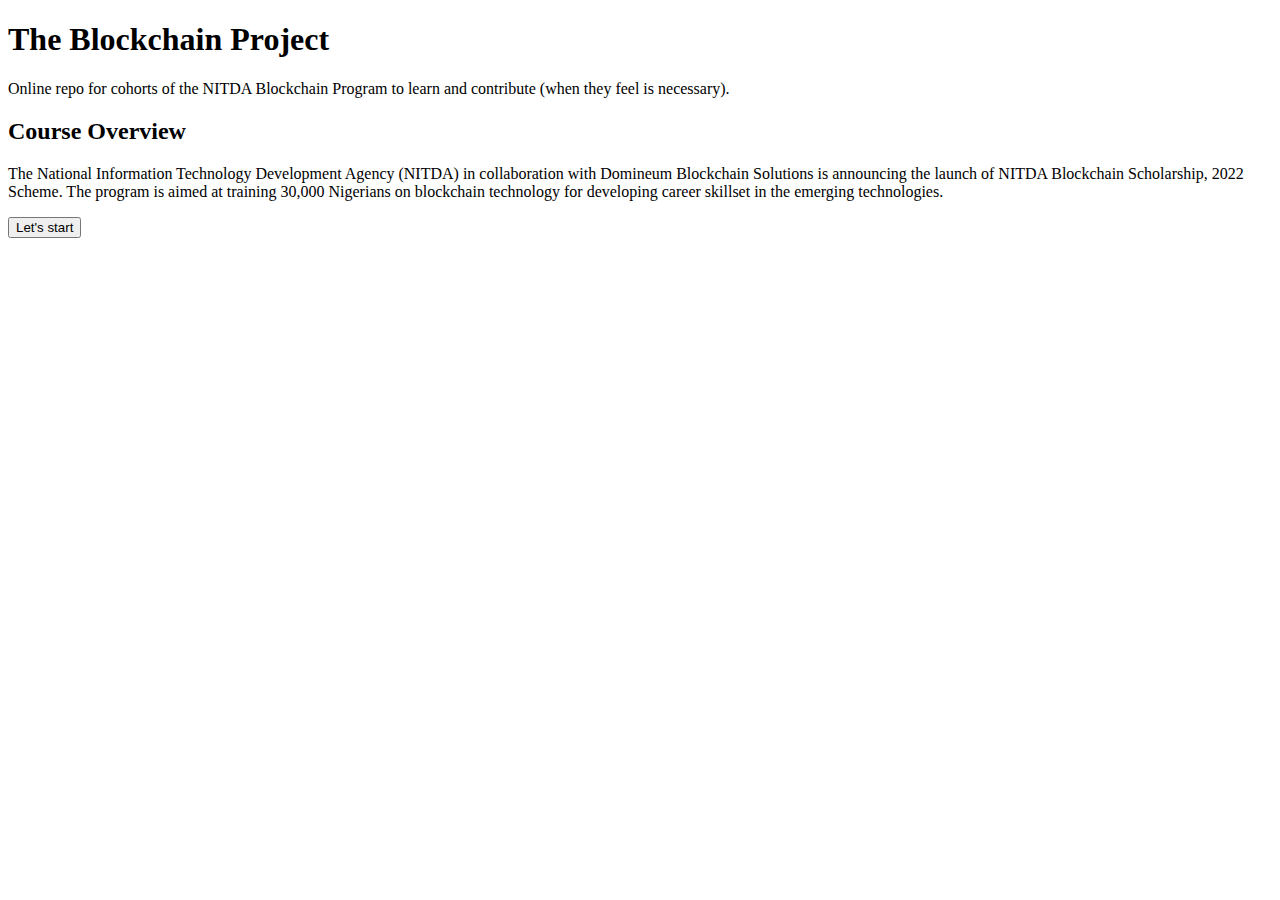
==== index.html @ 79d5681a "Edit index.html structure Add Course Overview to README.md Create style.css file" ====
<!DOCTYPE html>
<html lang="en">
<head>
    <meta charset="UTF-8">
    <meta http-equiv="X-UA-Compatible" content="IE=edge">
    <meta name="viewport" content="width=device-width, initial-scale=1.0">
    <title>The Blockchain Project</title>
</head>
<body>
    <div class="body-gcr">
        <div class="head">
            <div id="main-text">
                <h1>The Blockchain Project</h1>
            </div>
            <div id="subtext">
                <p>Online repo for cohorts of the NITDA Blockchain Program to learn and contribute (when they feel is necessary).</p>
            </div>
        </div>
    </div>
    <div class="body-gcr">
        <div class="body-courseoverview">
            <div>
                <h2>Course Overview</h2>
            </div>
            <div>
                <p>The National Information Technology Development Agency (NITDA) in collaboration with Domineum Blockchain Solutions is announcing the launch of NITDA Blockchain Scholarship, 2022 Scheme. The program is aimed at training 30,000 Nigerians on blockchain technology for developing career skillset in the emerging technologies.</p>
            </div>
        </div>
    </div>
    <div class="body-gcr">
        <div class="tail">
            <button>Let's start</button>
        </div>
    </div>
</body>
</html>
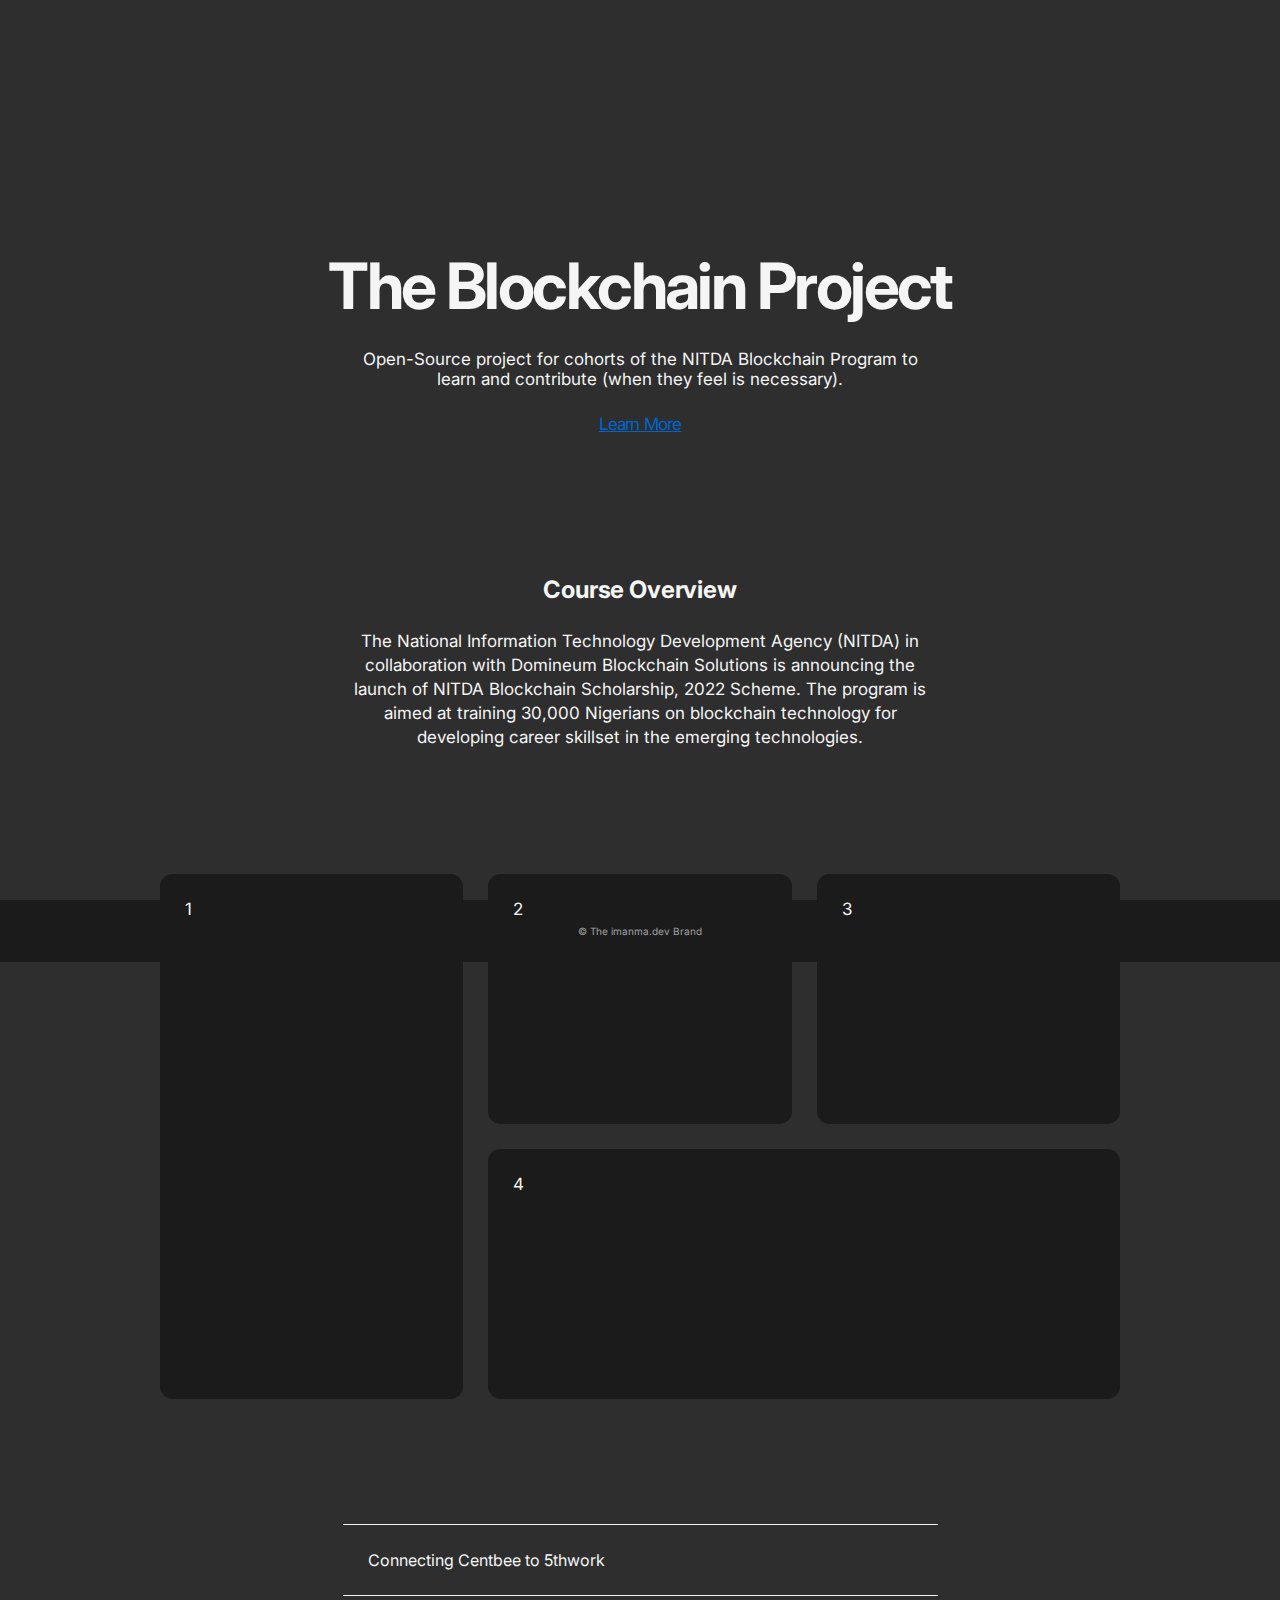
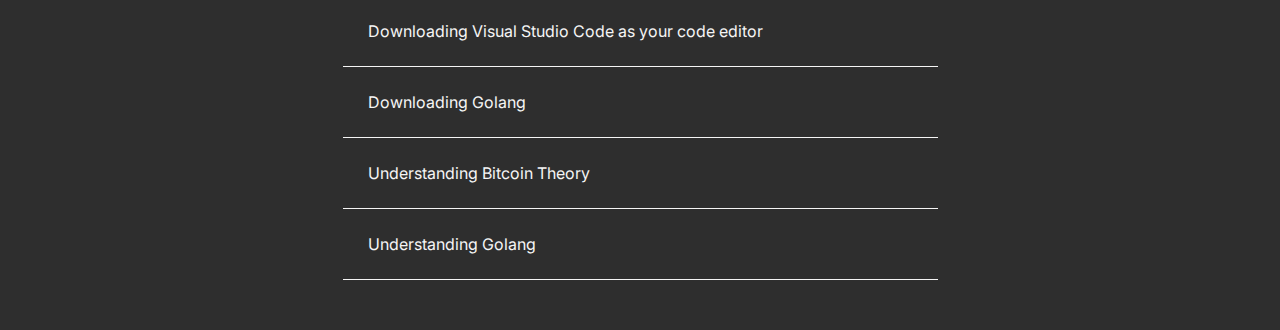
==== commit 42102f1b: "Add grid Add FAQ section Create coursework.html Change color theme to dark Add footer" ====
--- a/index.html
+++ b/index.html
@@ -4,6 +4,7 @@
     <meta charset="UTF-8">
     <meta http-equiv="X-UA-Compatible" content="IE=edge">
     <meta name="viewport" content="width=device-width, initial-scale=1.0">
+    <link rel="stylesheet" href="style.css">
     <title>The Blockchain Project</title>
 </head>
 <body>
@@ -13,24 +14,55 @@
                 <h1>The Blockchain Project</h1>
             </div>
             <div id="subtext">
-                <p>Online repo for cohorts of the NITDA Blockchain Program to learn and contribute (when they feel is necessary).</p>
+                <p>Open-Source project for cohorts of the NITDA Blockchain Program to learn and contribute (when they feel is necessary).</p>
+            </div>
+            <div>
+                <button>Learn More</button>
             </div>
         </div>
     </div>
     <div class="body-gcr">
-        <div class="body-courseoverview">
-            <div>
+        <div class="body-co">
+            <div id="CO">
                 <h2>Course Overview</h2>
             </div>
-            <div>
+            <div id="text">
                 <p>The National Information Technology Development Agency (NITDA) in collaboration with Domineum Blockchain Solutions is announcing the launch of NITDA Blockchain Scholarship, 2022 Scheme. The program is aimed at training 30,000 Nigerians on blockchain technology for developing career skillset in the emerging technologies.</p>
+            </div>
+            <div class="body-co grid-container">
+                <div class="grid-box">
+                    1 <!-- <div class="js">
+                        JavaScript
+                    </div> -->
+                </div>
+                <div class="grid-box">2</div>
+                <div class="grid-box">3</div>
+                <div class="grid-box">4</div>
+            </div>   
+            <div id="faq">
+                <div class="faqbox">
+                    <p>Connecting Centbee to 5thwork</p>
+                </div>
+                <div class="faqbox">
+                    <p>Downloading Visual Studio Code as your code editor</p>
+                </div>
+                <div class="faqbox">
+                    <p>Downloading Golang</p>
+                </div>
+                <div class="faqbox">
+                    <p>Understanding Bitcoin Theory</p>
+                </div>
+                <div class="faqbox">
+                    <p>Understanding Golang</p>
+                </div>
+                <div class="faqbox"></div>
             </div>
         </div>
     </div>
-    <div class="body-gcr">
-        <div class="tail">
-            <button>Let's start</button>
+    <footer>
+        <div>
+            <p>© The imanma.dev Brand</p>
         </div>
-    </div>
+    </footer>
 </body>
 </html>--- a/style.css
+++ b/style.css
@@ -0,0 +1,222 @@
+@import url('https://fonts.googleapis.com/css2?family=Inter:wght@400;600&display=swap');
+
+* {
+    box-sizing: border-box;
+    margin: 0;
+    padding: 0;
+}
+
+body {
+    font-family: 'Inter', sans-serif;
+    color: #f5f5f5;
+    background: #2e2e2e;
+    margin-bottom: 25px;
+}
+
+.body-gcr {
+    font-family: 'Inter', sans-serif;
+    width: 100%;
+    padding: 25px;
+    height: 50svh;
+}
+
+@media only screen and (min-width: 768px) {
+    
+}
+
+.head {
+    width: 100%;
+    display: flex;
+    justify-content: center;
+    align-items: center;
+    flex-direction: column;
+    gap: 25px;
+    height: 70svh;
+}
+
+#main-text {
+    font-size: 2em;
+    font-weight: 600;
+    text-align: center;
+    letter-spacing: -.08em;
+}
+
+#subtext {
+    font-weight: 400;
+    font-size: 17px;
+    text-align: center;
+    max-width: 595px;
+}
+
+button {
+    font-size: 17px;
+    border: none;
+    color: #06c;
+    background: none;
+    cursor: pointer;
+    font-family: 'Inter', sans-serif;
+    letter-spacing: -.05em;
+    text-decoration: underline;
+}
+
+.body-co {
+    display: flex;
+    flex-direction: column;
+    justify-content: center;
+    align-items: center;
+    width: 100%;
+    gap: 25px;
+    margin-top: 100px;
+}
+
+#CO {
+    font-size: 1em;
+    font-weight: 600;
+    letter-spacing: -.01em;
+}
+
+#text {
+    font-size: 17px;
+    text-align: center;
+    font-weight: 400;
+    line-height: 1.5rem;
+    max-width: 595px;
+}
+
+.tail {
+    width: 100%;
+    display: flex;
+    justify-content: center;
+    align-items: center;
+}
+
+.grid-container {
+    max-width: 960px;
+    display: grid;
+    grid-template-columns: 1fr 1fr 1fr;
+    grid-auto-rows: minmax(250px, auto);
+    margin-bottom: 100px;
+}
+
+.grid-box {
+    padding: 25px;
+    border-radius: 12.5px;
+    background-color: #1b1b1c;
+    font-size: 17px;
+    display: flex;
+    height: 100%;
+}
+
+.grid-box:nth-of-type(1) {
+    grid-row: 1 / span 2;
+}
+
+.grid-box:nth-of-type(4) {
+    grid-column: 2 / span 2;
+}
+
+@media only screen and (max-width: 425px) {
+    .grid-container {
+        grid-template-columns: 1fr;
+    }
+
+    .grid-box:nth-of-type(1) {
+        grid-row: 1 / span 1;
+    }
+    
+    .grid-box:nth-of-type(4) {
+        grid-row: 4 / span 1;
+        grid-column: 1;
+    }
+}
+
+.js {
+    font-size: xx-large;
+}
+
+#faq {
+    display: flex;
+    flex-direction: column;
+    width: 100%;
+    align-items: center;
+}
+
+.faqbox {
+    width: 595px;
+    max-width: 595px;
+    border-top: #f5f5f5 1px solid;
+    padding: 25px;
+}
+
+footer {
+    font-size: 10px;
+    background: #1b1b1c;
+    color: #a1a1a2;
+    padding: 25px;
+}
+
+footer > div {
+    display: flex;
+    justify-content: center;
+    align-items: center;
+}
+
+
+
+
+
+
+.body-container {
+    display: flex;
+    width: 100%;
+    justify-content: center;
+    flex: auto;
+    font-size: 17px;
+    font-weight: 400;
+    flex-flow: column nowrap;
+    margin-top: 75px;
+    gap: 25px;
+    align-items: center;
+    padding: 25px;
+}
+
+#header {
+    font-size: 1em;
+    font-weight: 600;
+    text-align: center;
+    max-width: 595px;
+    display: flex;
+    justify-content: center;
+    width: 100%;
+    flex-direction: column;
+    gap: 25px;
+    margin-bottom: 100px;
+}
+
+#header > p {
+    font-size: 17px;
+    font-weight: 400;
+}
+
+#body {
+    max-width: 595px;
+    width: 100%;
+    display: flex;
+    justify-content: center;
+    flex-direction: column;
+    gap: 25px;
+}
+
+.coursework-content {
+    display: flex;
+    gap: 25px;
+    border: 1px solid #bcbcbd;
+    background-color: #bcbcbd;
+    border-radius: 12.5px;
+    padding: 25px;
+}
+
+h3 {
+    width: 100%;
+    border-right: #a1a1a2 1px solid;
+}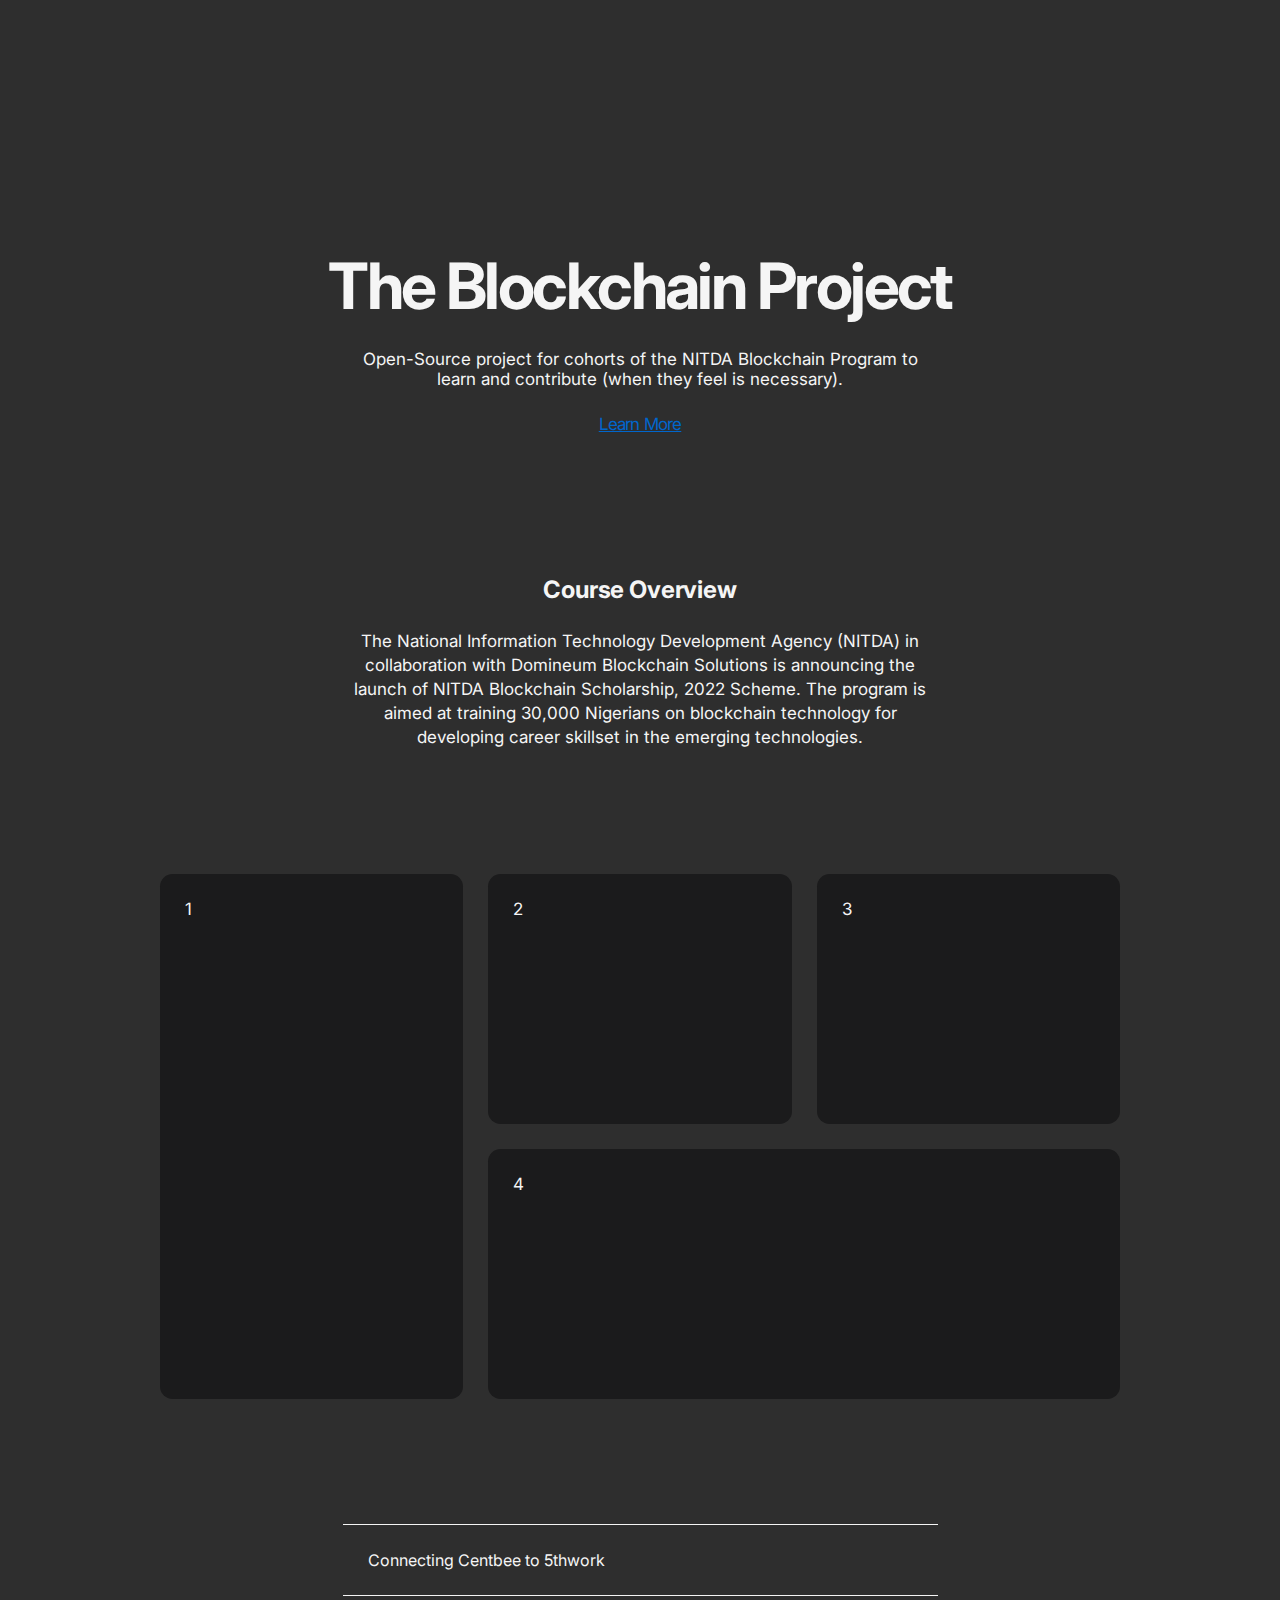
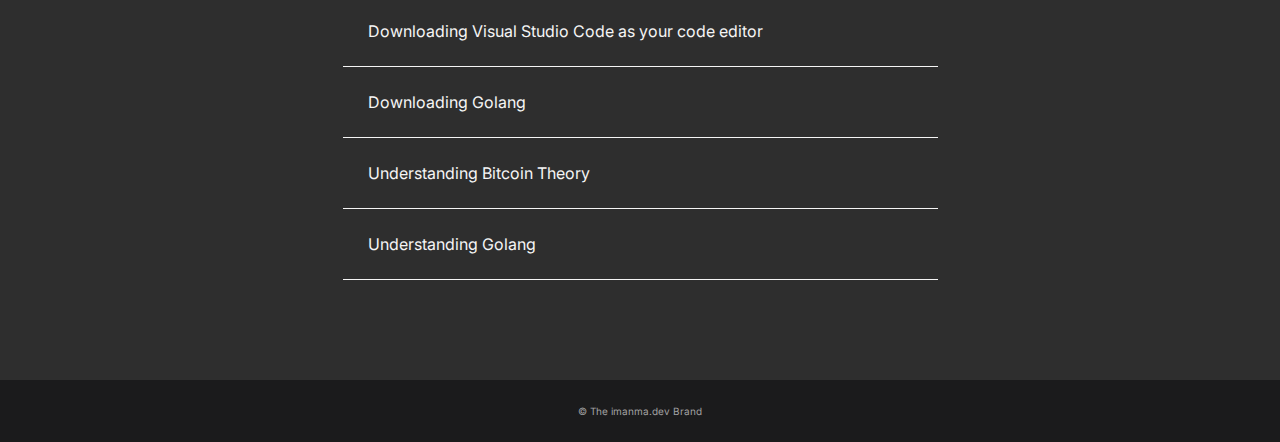
==== commit 3868f72d: "Redo 'Understanding Golang' border" ====
--- a/index.html
+++ b/index.html
@@ -52,17 +52,16 @@
                 <div class="faqbox">
                     <p>Understanding Bitcoin Theory</p>
                 </div>
-                <div class="faqbox">
+                <div class="faqbox ug">
                     <p>Understanding Golang</p>
                 </div>
-                <div class="faqbox"></div>
             </div>
         </div>
+        <footer>
+            <div>
+                <p>© The imanma.dev Brand</p>
+            </div>
+        </footer>
     </div>
-    <footer>
-        <div>
-            <p>© The imanma.dev Brand</p>
-        </div>
-    </footer>
 </body>
 </html>--- a/style.css
+++ b/style.css
@@ -148,11 +148,17 @@
     padding: 25px;
 }
 
+.ug {
+    border-bottom: #f5f5f5 1px solid;
+}
+
 footer {
     font-size: 10px;
     background: #1b1b1c;
     color: #a1a1a2;
     padding: 25px;
+    margin: 0 -25px;
+    margin-top: 100px;
 }
 
 footer > div {
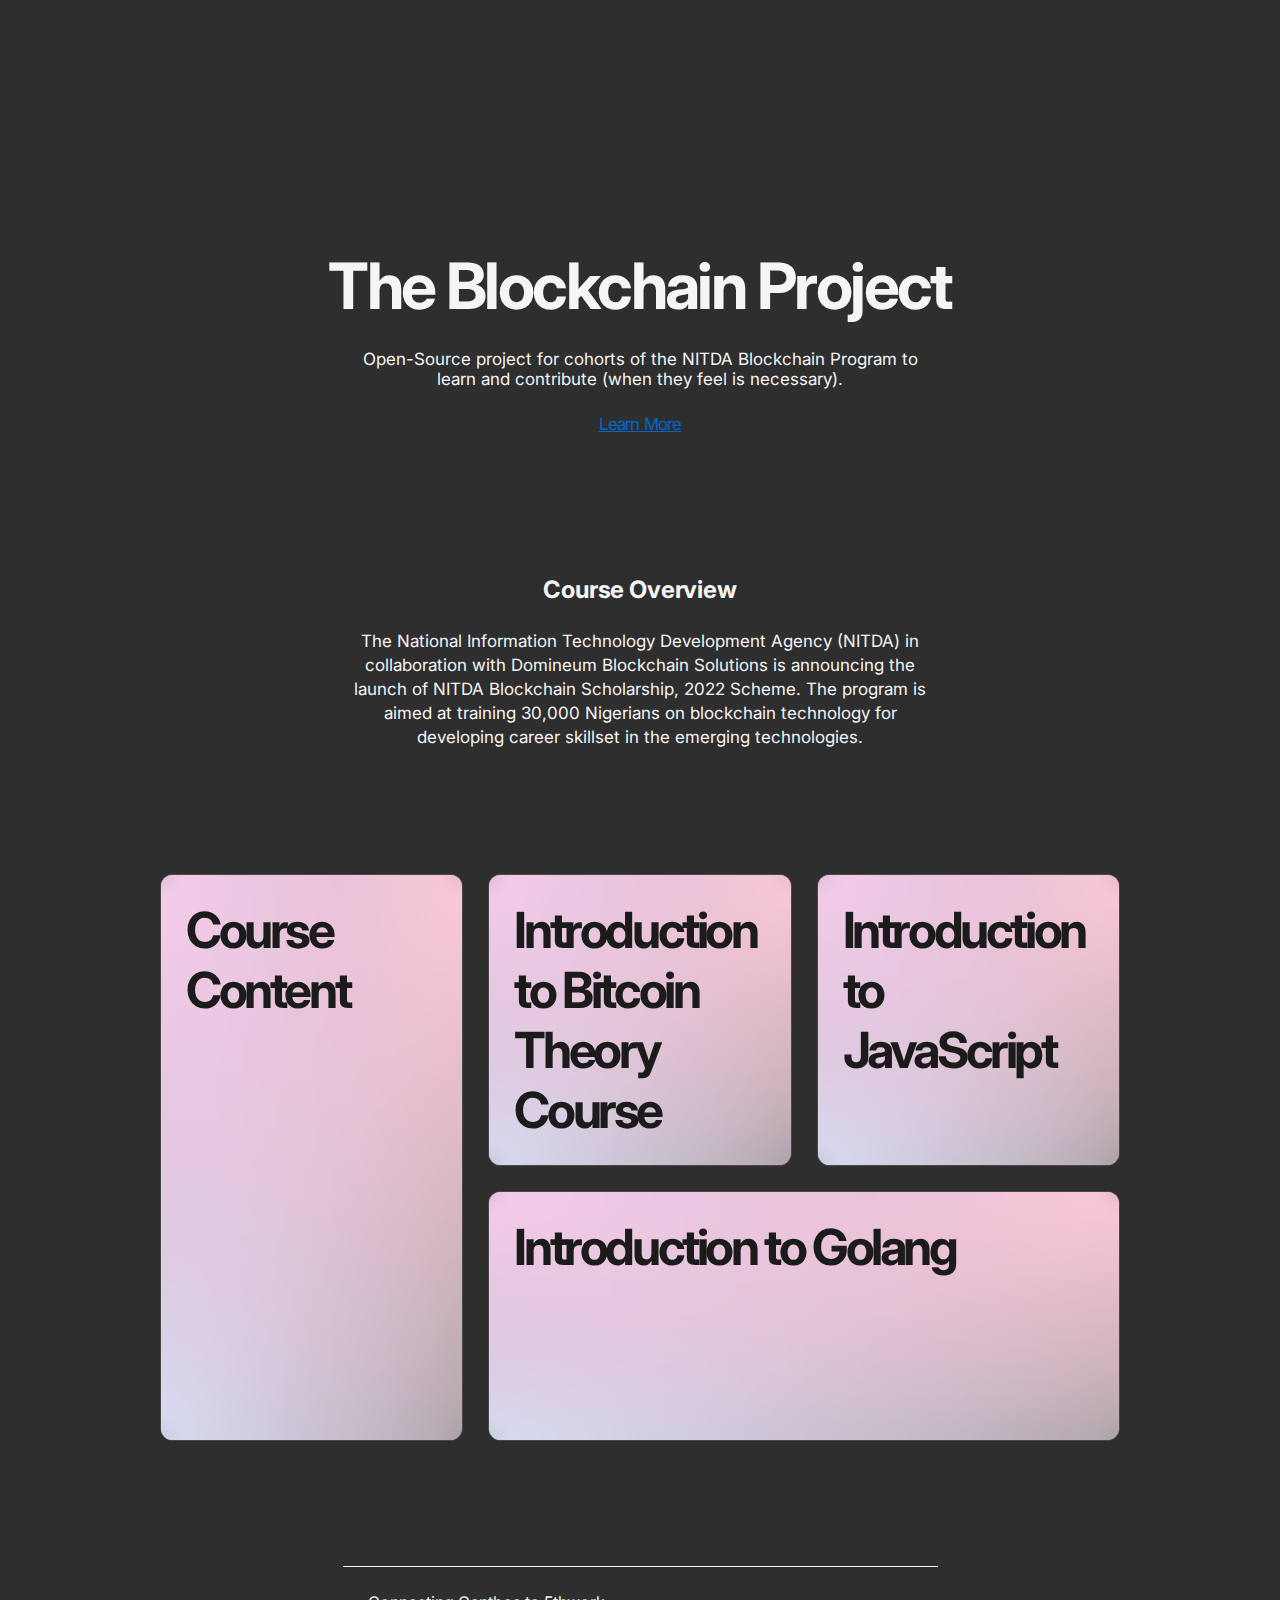
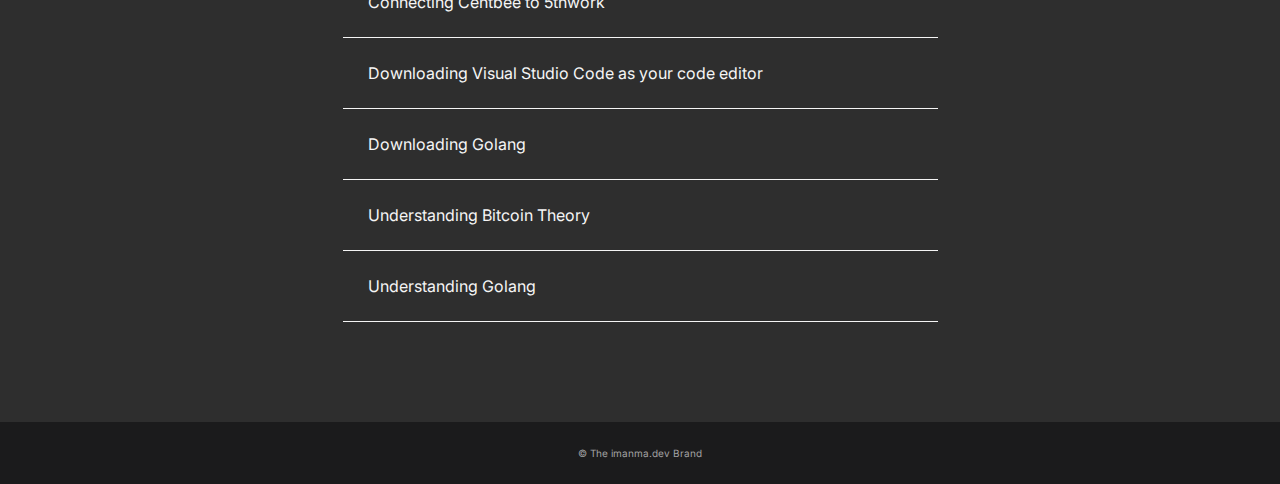
==== commit 7e6834fd: "Update CSS grid" ====
--- a/index.html
+++ b/index.html
@@ -5,6 +5,7 @@
     <meta http-equiv="X-UA-Compatible" content="IE=edge">
     <meta name="viewport" content="width=device-width, initial-scale=1.0">
     <link rel="stylesheet" href="style.css">
+    <link rel="icon" href="../../landing-page/images/imanma-dev-favicon.ico.png" type="image/x-icon">
     <title>The Blockchain Project</title>
 </head>
 <body>
@@ -31,13 +32,41 @@
             </div>
             <div class="body-co grid-container">
                 <div class="grid-box">
-                    1 <!-- <div class="js">
-                        JavaScript
-                    </div> -->
+                    <div class="one">
+                        <div class="glassm">
+                            <div class="last">
+                                <h3>Course Content</h3>
+                            </div>
+                        </div>
+                    </div>
                 </div>
-                <div class="grid-box">2</div>
-                <div class="grid-box">3</div>
-                <div class="grid-box">4</div>
+                <div class="grid-box">
+                    <div class="one">
+                        <div class="glassm">
+                            <div class="last">
+                                <h3>Introduction to Bitcoin Theory Course</h3>
+                            </div>
+                        </div>
+                    </div>
+                </div>
+                <div class="grid-box">
+                    <div class="one">
+                        <div class="glassm">
+                            <div class="last">
+                                <h3>Introduction to JavaScript</h3>
+                            </div>
+                        </div>
+                    </div>
+                </div>
+                <div class="grid-box">
+                    <div class="one">
+                        <div class="glassm">
+                            <div class="last">
+                                <h3>Introduction to Golang</h3>
+                            </div>
+                        </div>
+                    </div>
+                </div>
             </div>   
             <div id="faq">
                 <div class="faqbox">
--- a/style.css
+++ b/style.css
@@ -98,13 +98,53 @@
     margin-bottom: 100px;
 }
 
+@keyframes fly {
+    100% {
+      transform:rotate(1turn) translate(100px) rotate(-1turn);
+    }
+}
+  
+@keyframes flyPlus {
+    100% {
+      transform:rotate(-1turn) translate(100px) rotate(1turn);
+    }
+}
+
 .grid-box {
-    padding: 25px;
     border-radius: 12.5px;
     background-color: #1b1b1c;
     font-size: 17px;
     display: flex;
     height: 100%;
+    position: relative;
+    overflow: hidden;
+    border: 1px solid rgba(255, 255, 255, 0.2);
+}
+
+.one {
+    width: 100%;
+    background-image:
+        radial-gradient(at top left, #F0ACE0, transparent),
+        radial-gradient(at top right, #FFA4B2, transparent),
+        radial-gradient(at bottom left, #A7D3F2, transparent);
+    background-size: 100% 100%;
+    background-repeat: no-repeat;
+}
+
+.glassm {
+    background: rgba(255, 255, 255, 0.4);
+    backdrop-filter: blur(10px);
+    padding: 25px;
+    height: 100%;
+    color: #1b1b1c;
+}
+
+.last {
+    display: flex;
+    border: none;
+    font-weight: 600;
+    letter-spacing: -0.08em;
+    font-size: 2.5em;
 }
 
 .grid-box:nth-of-type(1) {
@@ -142,10 +182,11 @@
 }
 
 .faqbox {
-    width: 595px;
+    width: 100%;
     max-width: 595px;
     border-top: #f5f5f5 1px solid;
     padding: 25px;
+    cursor: zoom-in;
 }
 
 .ug {
@@ -224,5 +265,4 @@
 
 h3 {
     width: 100%;
-    border-right: #a1a1a2 1px solid;
 }